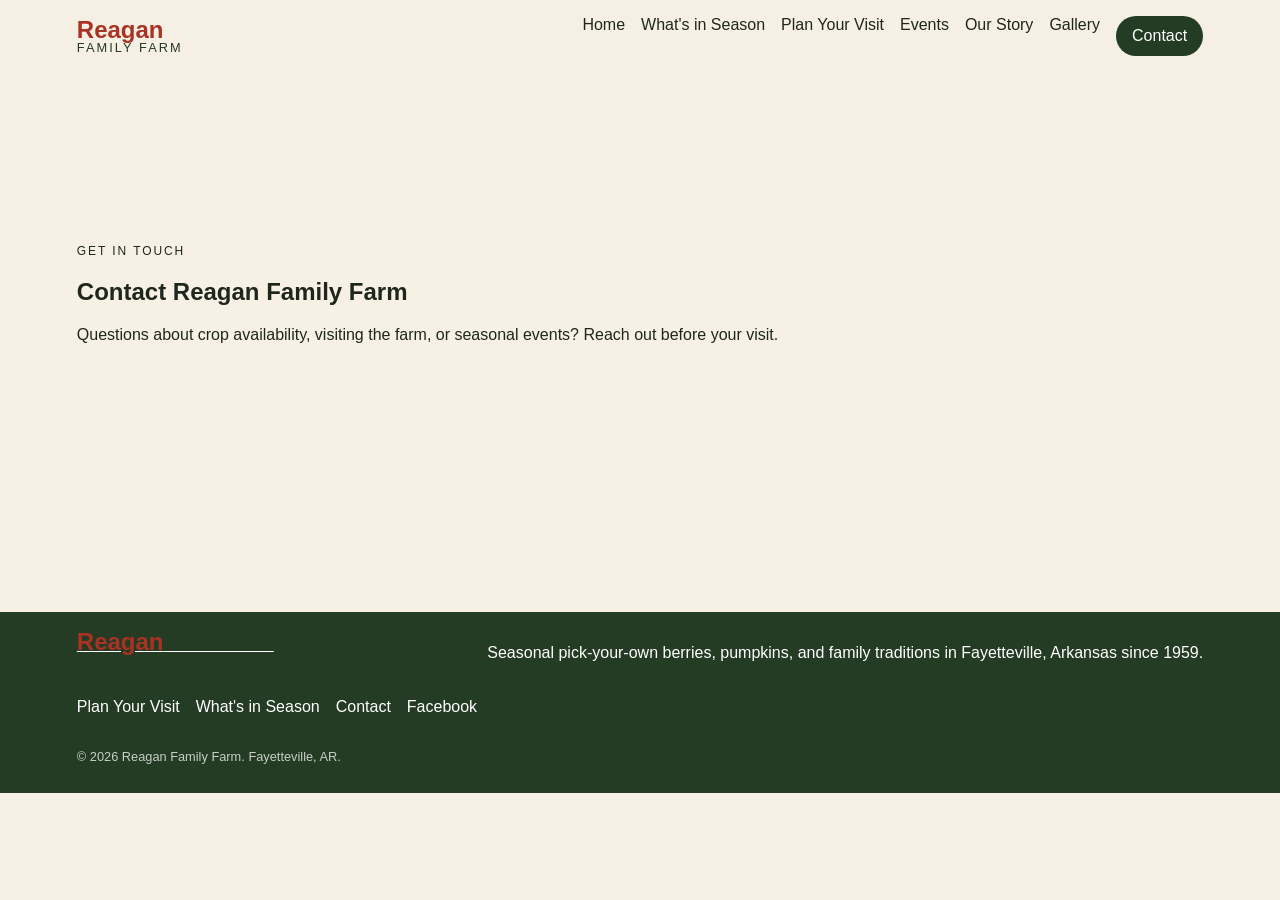
==== contact/index.html @ d93d721b "Add contact page scaffold" ====
<!DOCTYPE html>
<html lang="en">
<head>
  <meta charset="UTF-8">
  <meta name="viewport" content="width=device-width, initial-scale=1.0">
  <meta name="description" content="Contact Reagan Family Farm in Fayetteville, Arkansas.">
  <title>Contact | Reagan Family Farm</title>
  <link rel="stylesheet" href="../assets/css/global.css">
  <link rel="stylesheet" href="../assets/css/contact.css">
</head>
<body data-root="../" data-page="contact">
  <div id="site-nav"></div>
  <main><section class="page-shell"><p class="eyebrow">Get in Touch</p><h1>Contact Reagan Family Farm</h1><p>Questions about crop availability, visiting the farm, or seasonal events? Reach out before your visit.</p></section></main>
  <div id="site-footer"></div>
  <script src="../assets/js/site.js"></script>
  <script src="../assets/js/contact.js"></script>
</body>
</html>
---- assets/css/global.css ----
/* Shared Reagan Family Farm styles. Full cinematic styling will be built after media collection is complete. */
:root {
  --cream: #f7f1e5;
  --green: #243b24;
  --red: #a83224;
  --ink: #1f261d;
}

* { box-sizing: border-box; }
html { scroll-behavior: smooth; }
body {
  margin: 0;
  background: var(--cream);
  color: var(--ink);
  font-family: Arial, sans-serif;
}
a { color: inherit; }
.page-shell { min-height: 60vh; padding: 10rem 6vw 5rem; }
.eyebrow { letter-spacing: .16em; text-transform: uppercase; font-size: .75rem; }
.site-header, .footer-inner {
  display: flex;
  gap: 1.25rem;
  align-items: center;
  justify-content: space-between;
  padding: 1rem 6vw;
}
.site-header { position: sticky; top: 0; z-index: 50; background: rgba(247,241,229,.94); }
.brand { text-decoration: none; display: grid; line-height: 1; }
.brand-name { color: var(--red); font-weight: 800; font-size: 1.5rem; }
.brand-subtitle { color: var(--green); font-size: .8rem; letter-spacing: .16em; text-transform: uppercase; }
.primary-navigation, .footer-links { display: flex; flex-wrap: wrap; gap: 1rem; }
.primary-navigation a, .footer-links a { text-decoration: none; }
.nav-cta { color: #fff; background: var(--green); padding: .7rem 1rem; border-radius: 999px; }
.nav-toggle { display: none; }
.site-footer { background: var(--green); color: #fff; }
.footer-inner { align-items: flex-start; flex-wrap: wrap; }
.footer-meta { width: 100%; opacity: .75; font-size: .8rem; }
@media (max-width: 820px) {
  .nav-toggle { display: block; }
  .primary-navigation { display: none; width: 100%; flex-direction: column; }
  .primary-navigation.is-open { display: flex; }
  .site-header { flex-wrap: wrap; }
}
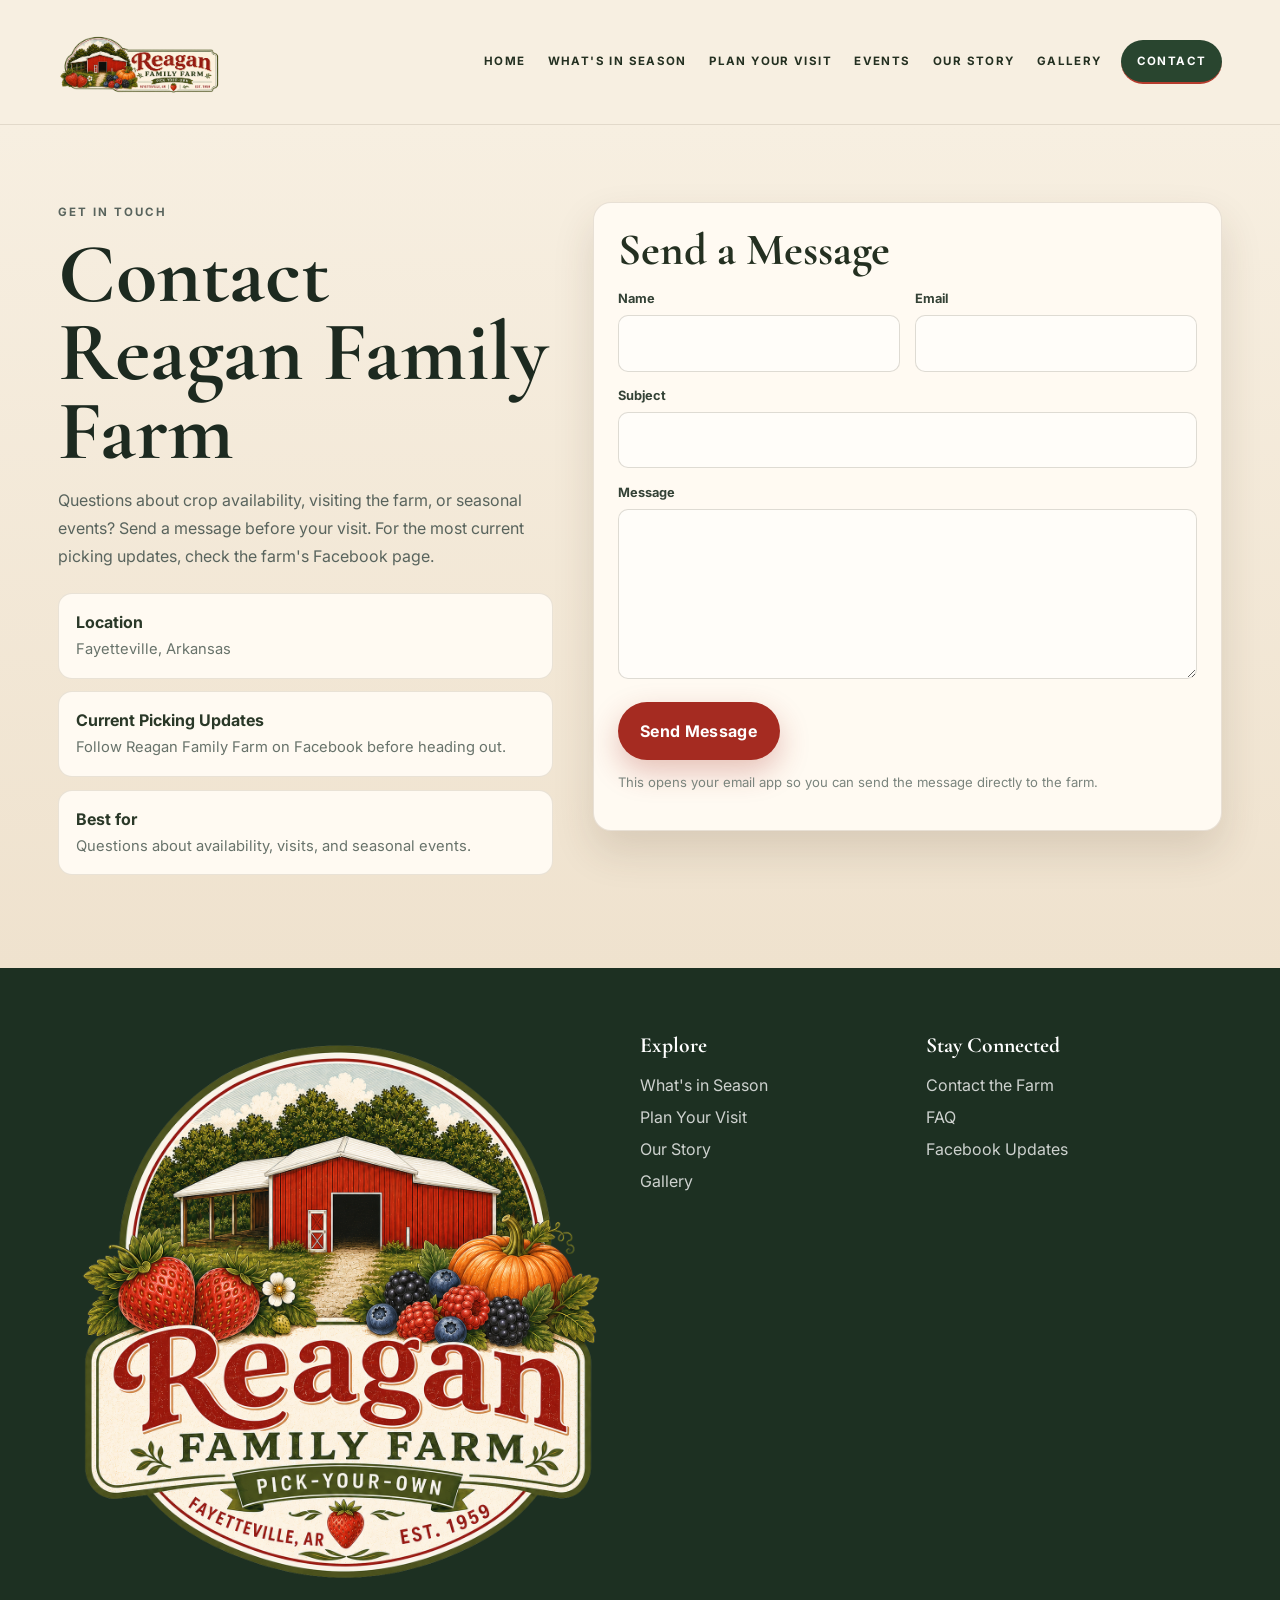
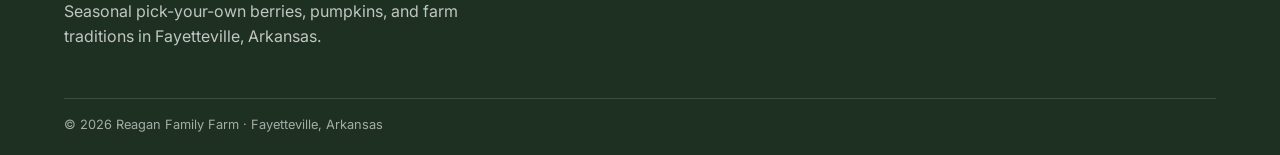
==== commit 64912f5c: "Add contact page form" ====
--- a/contact/index.html
+++ b/contact/index.html
@@ -10,9 +10,47 @@
 </head>
 <body data-root="../" data-page="contact">
   <div id="site-nav"></div>
-  <main><section class="page-shell"><p class="eyebrow">Get in Touch</p><h1>Contact Reagan Family Farm</h1><p>Questions about crop availability, visiting the farm, or seasonal events? Reach out before your visit.</p></section></main>
+  <main class="contact-page">
+    <div class="contact-wrap">
+      <section class="contact-copy">
+        <p class="eyebrow">Get in Touch</p>
+        <h1>Contact Reagan Family Farm</h1>
+        <p>Questions about crop availability, visiting the farm, or seasonal events? Send a message before your visit. For the most current picking updates, check the farm's Facebook page.</p>
+        <div class="contact-meta">
+          <div><strong>Location</strong><span>Fayetteville, Arkansas</span></div>
+          <div><strong>Current Picking Updates</strong><span>Follow Reagan Family Farm on Facebook before heading out.</span></div>
+          <div><strong>Best for</strong><span>Questions about availability, visits, and seasonal events.</span></div>
+        </div>
+      </section>
+      <section class="contact-form" aria-labelledby="contact-form-title">
+        <h2 id="contact-form-title">Send a Message</h2>
+        <form action="mailto:info@reaganfamilyfarm.com" method="post" enctype="text/plain">
+          <div class="form-grid">
+            <div>
+              <label for="name">Name</label>
+              <input id="name" name="Name" type="text" required>
+            </div>
+            <div>
+              <label for="email">Email</label>
+              <input id="email" name="Email" type="email" required>
+            </div>
+            <div class="full">
+              <label for="subject">Subject</label>
+              <input id="subject" name="Subject" type="text" required>
+            </div>
+            <div class="full">
+              <label for="message">Message</label>
+              <textarea id="message" name="Message" required></textarea>
+            </div>
+          </div>
+          <button class="btn primary" type="submit">Send Message</button>
+          <p class="contact-note">This opens your email app so you can send the message directly to the farm.</p>
+        </form>
+      </section>
+    </div>
+  </main>
   <div id="site-footer"></div>
   <script src="../assets/js/site.js"></script>
   <script src="../assets/js/contact.js"></script>
 </body>
-</html>
+</html>
--- a/assets/css/global.css
+++ b/assets/css/global.css
@@ -1,43 +1,3 @@
-/* Shared Reagan Family Farm styles. Full cinematic styling will be built after media collection is complete. */
-:root {
-  --cream: #f7f1e5;
-  --green: #243b24;
-  --red: #a83224;
-  --ink: #1f261d;
-}
-
-* { box-sizing: border-box; }
-html { scroll-behavior: smooth; }
-body {
-  margin: 0;
-  background: var(--cream);
-  color: var(--ink);
-  font-family: Arial, sans-serif;
-}
-a { color: inherit; }
-.page-shell { min-height: 60vh; padding: 10rem 6vw 5rem; }
-.eyebrow { letter-spacing: .16em; text-transform: uppercase; font-size: .75rem; }
-.site-header, .footer-inner {
-  display: flex;
-  gap: 1.25rem;
-  align-items: center;
-  justify-content: space-between;
-  padding: 1rem 6vw;
-}
-.site-header { position: sticky; top: 0; z-index: 50; background: rgba(247,241,229,.94); }
-.brand { text-decoration: none; display: grid; line-height: 1; }
-.brand-name { color: var(--red); font-weight: 800; font-size: 1.5rem; }
-.brand-subtitle { color: var(--green); font-size: .8rem; letter-spacing: .16em; text-transform: uppercase; }
-.primary-navigation, .footer-links { display: flex; flex-wrap: wrap; gap: 1rem; }
-.primary-navigation a, .footer-links a { text-decoration: none; }
-.nav-cta { color: #fff; background: var(--green); padding: .7rem 1rem; border-radius: 999px; }
-.nav-toggle { display: none; }
-.site-footer { background: var(--green); color: #fff; }
-.footer-inner { align-items: flex-start; flex-wrap: wrap; }
-.footer-meta { width: 100%; opacity: .75; font-size: .8rem; }
-@media (max-width: 820px) {
-  .nav-toggle { display: block; }
-  .primary-navigation { display: none; width: 100%; flex-direction: column; }
-  .primary-navigation.is-open { display: flex; }
-  .site-header { flex-wrap: wrap; }
-}
+@import url('https://fonts.googleapis.com/css2?family=Cormorant+Garamond:wght@500;600;700&family=Inter:wght@400;500;600;700&display=swap');
+:root{--cream:#f5efe2;--cream2:#fffaf0;--green:#263d2b;--green2:#38583c;--red:#a52b21;--gold:#c59b56;--ink:#1d261f;--muted:#667168;--shadow:0 22px 60px rgba(22,38,28,.18);--radius:24px}
+*{box-sizing:border-box}html{scroll-behavior:smooth}body{margin:0;background:var(--cream);color:var(--ink);font-family:Inter,Arial,sans-serif;line-height:1.6}a{color:inherit;text-decoration:none}img{max-width:100%;display:block}button{font:inherit}.container{width:min(1180px,92vw);margin:auto}.section{padding:7rem 0}.section.dark{background:var(--green);color:#fff}.eyebrow{margin:0 0 .8rem;font-size:.74rem;letter-spacing:.22em;text-transform:uppercase;font-weight:700;color:var(--gold)}h1,h2,h3{font-family:"Cormorant Garamond",serif;line-height:.98;margin:.2rem 0 1rem}h1{font-size:clamp(4rem,10vw,8rem)}h2{font-size:clamp(3rem,6vw,5.5rem)}h3{font-size:2rem}.lede{font-size:1.15rem;max-width:680px;color:#526055}.dark .lede{color:rgba(255,255,255,.76)}.btns{display:flex;flex-wrap:wrap;gap:.9rem;margin-top:1.6rem}.btn{display:inline-flex;align-items:center;justify-content:center;padding:.95rem 1.35rem;border-radius:999px;font-weight:700;letter-spacing:.02em;transition:.25s;border:1px solid transparent}.btn.primary{background:var(--red);color:#fff;box-shadow:0 12px 30px rgba(165,43,33,.28)}.btn.secondary{background:rgba(255,255,255,.12);color:#fff;border-color:rgba(255,255,255,.34);backdrop-filter:blur(10px)}.btn.light{background:#fff;color:var(--green)}.btn:hover{transform:translateY(-3px)}.site-header{position:sticky;top:0;z-index:80;display:flex;align-items:center;justify-content:space-between;gap:1rem;padding:.95rem 4vw;background:rgba(245,239,226,.9);backdrop-filter:blur(18px);border-bottom:1px solid rgba(38,61,43,.1)}.brand,.footer-brand{display:flex;align-items:center;gap:.8rem}.brand-mark{width:42px;height:42px;border-radius:50%;display:grid;place-items:center;background:var(--red);color:#fff;font-family:"Cormorant Garamond",serif;font-size:1.8rem;font-weight:700}.brand-copy{display:grid;line-height:1}.brand-name{font-family:"Cormorant Garamond",serif;font-size:2rem;color:var(--red);font-weight:700}.brand-subtitle{font-size:.62rem;letter-spacing:.18em;text-transform:uppercase;color:var(--green)}.primary-navigation{display:flex;align-items:center;gap:1rem;font-size:.92rem;font-weight:600}.primary-navigation a{padding:.55rem .2rem;border-bottom:2px solid transparent}.primary-navigation a[aria-current="page"]{border-color:var(--red)}.nav-cta{padding:.8rem 1rem!important;background:var(--green);color:#fff;border-radius:999px}.nav-toggle{display:none;background:none;border:1px solid rgba(38,61,43,.25);border-radius:999px;padding:.55rem .8rem}.hero{min-height:92vh;position:relative;display:flex;align-items:flex-end;color:#fff;overflow:hidden}.hero::before,.page-hero::before{content:"";position:absolute;inset:0;background:linear-gradient(90deg,rgba(16,28,20,.78),rgba(16,28,20,.26) 56%,rgba(16,28,20,.15))}.hero::after{content:"";position:absolute;inset:0;background:linear-gradient(180deg,transparent 55%,rgba(16,28,20,.62))}.hero-bg,.page-hero-bg{position:absolute;inset:0;width:100%;height:100%;object-fit:cover}.hero-content,.page-hero-content{position:relative;z-index:2}.hero-content{width:min(780px,92vw);margin:0 auto 8vh 6vw}.hero-kicker{display:inline-flex;gap:.7rem;align-items:center;margin-bottom:1rem;padding:.55rem .8rem;border:1px solid rgba(255,255,255,.24);border-radius:999px;background:rgba(255,255,255,.08);backdrop-filter:blur(8px);font-size:.78rem;letter-spacing:.16em;text-transform:uppercase}.hero p{font-size:1.18rem;max-width:650px;color:rgba(255,255,255,.86)}.status-strip{margin-top:-3.3rem;position:relative;z-index:5}.status-card{display:grid;grid-template-columns:1.2fr repeat(4,1fr);gap:1px;background:rgba(38,61,43,.14);border-radius:20px;overflow:hidden;box-shadow:var(--shadow)}.status-card>*{background:#fff;padding:1rem}.status-card strong{display:block;color:var(--green)}.pill{display:inline-flex;padding:.3rem .6rem;border-radius:999px;background:#eaf4e9;color:#2f6539;font-size:.75rem;font-weight:700}.grid-2{display:grid;grid-template-columns:1.05fr .95fr;gap:2rem;align-items:center}.grid-3{display:grid;grid-template-columns:repeat(3,1fr);gap:1.2rem}.card{background:#fff;border-radius:var(--radius);overflow:hidden;box-shadow:var(--shadow)}.card img{width:100%;height:250px;object-fit:cover}.card-body{padding:1.3rem}.feature-img{border-radius:var(--radius);box-shadow:var(--shadow);min-height:460px;object-fit:cover}.split-banner{display:grid;grid-template-columns:1.15fr .85fr;min-height:560px}.split-banner>div{padding:5rem 6vw;display:flex;flex-direction:column;justify-content:center}.split-banner img{width:100%;height:100%;object-fit:cover}.stat-grid{display:grid;grid-template-columns:repeat(3,1fr);gap:1rem;margin-top:2rem}.stat{padding:1.25rem;background:rgba(255,255,255,.08);border:1px solid rgba(255,255,255,.12);border-radius:18px}.stat b{display:block;font-family:"Cormorant Garamond";font-size:2.3rem}.gallery-grid{display:grid;grid-template-columns:repeat(12,1fr);grid-auto-rows:190px;gap:12px}.gallery-grid img{width:100%;height:100%;object-fit:cover;border-radius:18px}.gallery-grid .w6{grid-column:span 6}.gallery-grid .w4{grid-column:span 4}.gallery-grid .h2{grid-row:span 2}.page-hero{position:relative;min-height:58vh;display:flex;align-items:flex-end;color:#fff;overflow:hidden}.page-hero-content{width:min(850px,92vw);padding:0 0 4rem 6vw}.content-card{background:#fff;padding:2rem;border-radius:var(--radius);box-shadow:var(--shadow)}.info-grid{display:grid;grid-template-columns:repeat(3,1fr);gap:1rem}.info-card{background:#fff;padding:1.4rem;border-radius:20px;box-shadow:0 12px 30px rgba(29,38,31,.08)}.faq{display:grid;gap:.8rem}.faq details{background:#fff;border-radius:18px;padding:1rem 1.1rem;box-shadow:0 10px 24px rgba(29,38,31,.06)}.faq summary{font-weight:700;cursor:pointer}.site-footer{background:#1d3022;color:#fff;padding:4rem 5vw 1.2rem}.footer-grid{display:grid;grid-template-columns:1.5fr .7fr .8fr;gap:2rem}.footer-grid h3{font-size:1.35rem}.footer-grid a{display:block;margin:.4rem 0;color:rgba(255,255,255,.78)}.footer-intro{max-width:420px;color:rgba(255,255,255,.72)}.footer-meta{margin-top:2rem;padding-top:1rem;border-top:1px solid rgba(255,255,255,.14);font-size:.8rem;color:rgba(255,255,255,.6)}@media(max-width:900px){.primary-navigation{display:none;width:100%;flex-direction:column;align-items:flex-start;padding-top:1rem}.primary-navigation.is-open{display:flex}.nav-toggle{display:block}.site-header{flex-wrap:wrap}.grid-2,.split-banner,.footer-grid{grid-template-columns:1fr}.status-card{grid-template-columns:1fr 1fr}.status-card>*:first-child{grid-column:1/-1}.grid-3,.info-grid{grid-template-columns:1fr}.gallery-grid{grid-template-columns:1fr;grid-auto-rows:230px}.gallery-grid>*{grid-column:1!important;grid-row:auto!important}.hero-content{margin:0 auto 8vh 4vw}.page-hero-content{padding-left:4vw}.section{padding:5rem 0}}
--- a/assets/css/contact.css
+++ b/assets/css/contact.css
@@ -0,0 +1 @@
+.site-header{position:relative;display:flex;align-items:center;justify-content:space-between;gap:1.5rem;padding:1rem 4.5vw;background:#f7efe1;border-bottom:1px solid rgba(72,61,39,.12)}.site-header .brand{max-width:340px}.site-header .brand-logo{display:block;width:min(340px,27vw);max-height:92px;object-fit:contain;object-position:left center}.site-header .primary-navigation{display:flex;align-items:center;justify-content:flex-end;gap:1rem;flex-wrap:nowrap;white-space:nowrap;font-size:.72rem;font-weight:700;letter-spacing:.12em;text-transform:uppercase}.site-header .primary-navigation a{padding:.55rem .2rem;color:#243021;border-bottom:2px solid transparent}.site-header .primary-navigation a[aria-current="page"]{border-color:#b63c2d}.site-header .nav-cta{padding:.75rem 1rem!important;background:#29452f;color:#fff!important;border-radius:999px}.contact-page{padding:4.8rem 4.5vw 5.8rem;background:linear-gradient(180deg,#f7efe1,#efe2ce)}.contact-wrap{max-width:1180px;margin:0 auto;display:grid;grid-template-columns:.88fr 1.12fr;gap:2.5rem;align-items:start}.contact-copy h1{font-size:clamp(4.3rem,6.6vw,7.4rem);line-height:.93;margin:.35rem 0 .8rem;color:#1d2a20}.contact-copy p{max-width:560px;color:#59645d;line-height:1.75}.contact-meta{display:grid;gap:.8rem;margin-top:1.4rem}.contact-meta div{padding:1rem 1.1rem;background:#fffaf2;border:1px solid rgba(99,78,47,.14);border-radius:14px}.contact-meta strong{display:block;color:#2a3828}.contact-meta span{display:block;margin-top:.16rem;color:#68736b;font-size:.92rem}.contact-form{padding:1.5rem;background:#fffaf2;border:1px solid rgba(99,78,47,.15);border-radius:18px;box-shadow:0 20px 42px rgba(73,53,30,.14)}.contact-form h2{font-size:2.8rem;margin:.15rem 0 1rem;color:#243021}.form-grid{display:grid;grid-template-columns:1fr 1fr;gap:.9rem}.contact-form label{display:block;font-size:.8rem;font-weight:700;color:#344236;margin-bottom:.35rem}.contact-form input,.contact-form textarea{width:100%;padding:.9rem 1rem;border:1px solid rgba(74,62,42,.18);border-radius:10px;background:#fffdf9;color:#243021;font:inherit}.contact-form textarea{min-height:170px;resize:vertical}.contact-form .full{grid-column:1/-1}.contact-form .btn{margin-top:1rem}.contact-note{margin-top:.75rem;font-size:.82rem;color:#7a847d}.eyebrow{font-size:.72rem;letter-spacing:.18em;text-transform:uppercase;color:#bf8744;font-weight:700}@media(max-width:1100px){.site-header .brand{max-width:280px}.site-header .brand-logo{width:min(280px,30vw)}.site-header .primary-navigation{gap:.7rem;font-size:.66rem}}@media(max-width:900px){.site-header{flex-wrap:wrap}.site-header .primary-navigation{display:none;width:100%;flex-direction:column;align-items:flex-start;padding-top:1rem;white-space:normal}.site-header .primary-navigation.is-open{display:flex}.site-header .brand-logo{width:220px;max-height:74px}.contact-wrap{grid-template-columns:1fr}}@media(max-width:640px){.form-grid{grid-template-columns:1fr}.contact-form .full{grid-column:auto}.contact-copy h1{font-size:4rem}}
